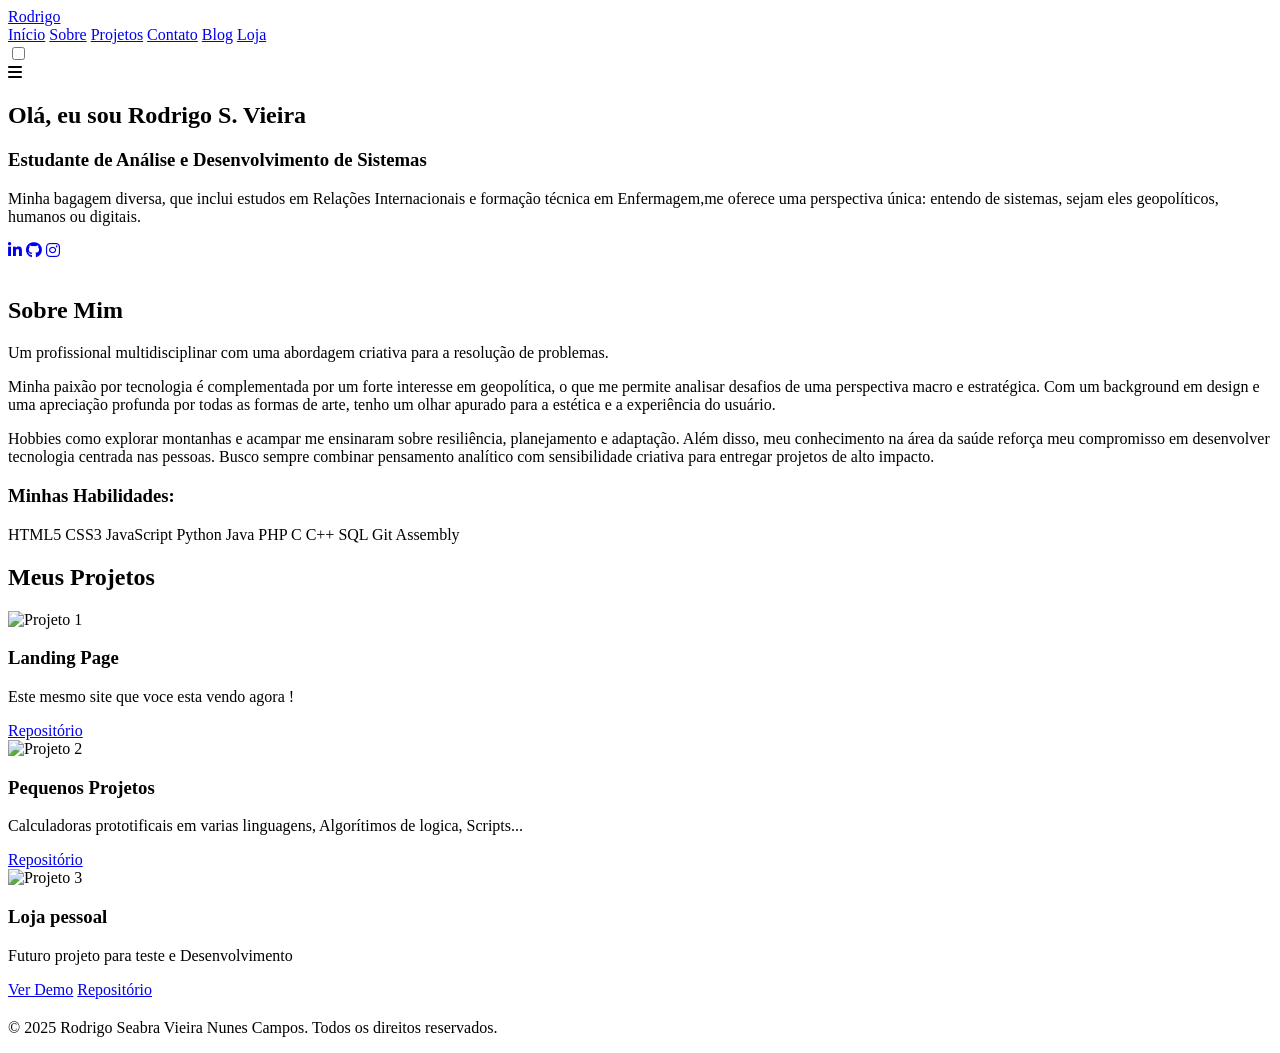
==== index.html @ 7a0925e7 "Remove profile image and update skills section in index.html" ====
<!DOCTYPE html>
<html lang="pt-br">

<head>
  <meta charset="UTF-8">
  <meta name="viewport" content="width=device-width, initial-scale=1.0">
  <link rel="stylesheet" href="CSS/stylesheet.css">
  <link rel="stylesheet" href="https://cdnjs.cloudflare.com/ajax/libs/font-awesome/6.4.0/css/all.min.css">
  <link rel="icon" type="image/x-icon" href="Imagens/favicon.ico">
  <title>Rodrigo S. V</title>
</head>

<body>
  <header class="header">
    <a href="#" class="logo">Rodrigo</a>
    <nav class="navbar">
      <a href="#home">Início</a>
      <a href="#about">Sobre</a>
      <a href="#projects">Projetos</a>
      <a href="#contact">Contato</a>
      <a href="Links/opss.html">Blog</a>
      <a href="Links/opss.html">Loja</a>
    </nav>
    <div class="theme-switch"> <input type="checkbox" id="darkModeToggle">
      <label for="darkModeToggle" class="slider"></label>
    </div>
    <div class="hamburger-menu">
      <i class="fas fa-bars"></i>
    </div>
  </header>

  <main>
    <section id="home" class="home">
      <div class="home-content">
        <h1>Olá, eu sou <span class="highlight">Rodrigo S. Vieira</span></h1>
        <h3>Estudante de Análise e Desenvolvimento de Sistemas</h3>
        <p>
          Minha bagagem diversa, que inclui estudos em Relações Internacionais e formação técnica em Enfermagem,me oferece uma perspectiva única: entendo de sistemas, sejam eles geopolíticos, humanos ou digitais.
        </p>
        <div class="social-links">
          <a href="https://www.linkedin.com/in/rodrigo-vieira-8b27121b6" target="_blank"><i class="fab fa-linkedin-in"></i></a>
          <a href="https://github.com/Setpmus" target="_blank"><i class="fab fa-github"></i></a>
          <a href="https://www.instagram.com/howllcliff/" target="_blank"><i class="fab fa-instagram"></i></a>
        </div>
      </div>
      <div class="home-image">
        <img src="">
      </div>
    </section>

    <section id="about" class="about">
      <h2>Sobre Mim</h2>
      <div class="about-content">
        <div class="about-text">
          <p>
            Um profissional multidisciplinar com uma abordagem criativa para a resolução de problemas. 
          </p>
          <p>
            Minha paixão por tecnologia é complementada por um forte interesse em geopolítica, o que me permite analisar desafios de uma perspectiva macro e estratégica. Com um background em design e uma apreciação profunda por todas as formas de arte, tenho um olhar apurado para a estética e a experiência do usuário. 
          </p> 
          <p>
            Hobbies como explorar montanhas e acampar me ensinaram sobre resiliência, planejamento e adaptação. Além disso, meu conhecimento na área da saúde reforça meu compromisso em desenvolver tecnologia centrada nas pessoas. Busco sempre combinar pensamento analítico com sensibilidade criativa para entregar projetos de alto impacto.
          </p>
          <h3>Minhas Habilidades:</h3>
          <div class="skills">
            <span>HTML5</span>
            <span>CSS3</span>
            <span>JavaScript</span>
            <span>Python</span>
            <span>Java</span>
            <span>PHP</span>
            <span>C</span>
            <span>C++</span>
            <span>SQL</span>
            <span>Git</span>
            <span>Assembly</span>
          </div>
        </div>
      </div>
    </section>

    <section id="projects" class="projects">
      <h2>Meus Projetos</h2>
      <div class="projects-grid">
        <div class="project-card">
          <img src="Imagens/proj2.png" alt="Projeto 1">
          <h3>Landing Page</h3>
          <p>Este mesmo site que voce esta vendo agora !</p>
          <div class="project-links">
            <a href="https://github.com/Setpmus/Web-Interfaces-Study" class="btn" target="_blank">Repositório</a>
          </div>
        </div>
        <div class="project-card">
          <img src="Imagens/proj1.png" alt="Projeto 2">
          <h3>Pequenos Projetos</h3>
          <p>Calculadoras prototificais em varias linguagens, Algorítimos de logica, Scripts...</p>
          <div class="project-links">
            <a href="https://github.com/Setpmus/Logic-Testing-Studies" class="btn" target="_blank">Repositório</a>
          </div>
        </div>
        <div class="project-card">
          <img src="Imagens/poj3.png" alt="Projeto 3">
          <h3>Loja pessoal</h3>
          <p>Futuro projeto para teste e Desenvolvimento</p>
          <div class="project-links">
            <a href="Links/opss.html" class="btn" target="_blank">Ver Demo</a>
            <a href="Links/opss.html" class="btn" target="_blank">Repositório</a>
          </div>
        </div>
      </div>
    </section>

    <section id="contact" class="contact">
      <h2></h2>
    </section>
  </main>

  <footer class="footer">
    <p>&copy; 2025 Rodrigo Seabra Vieira Nunes Campos. Todos os direitos reservados.</p>
  </footer>

  <script src="Scripts/script.js"></script>
</body>
</html>
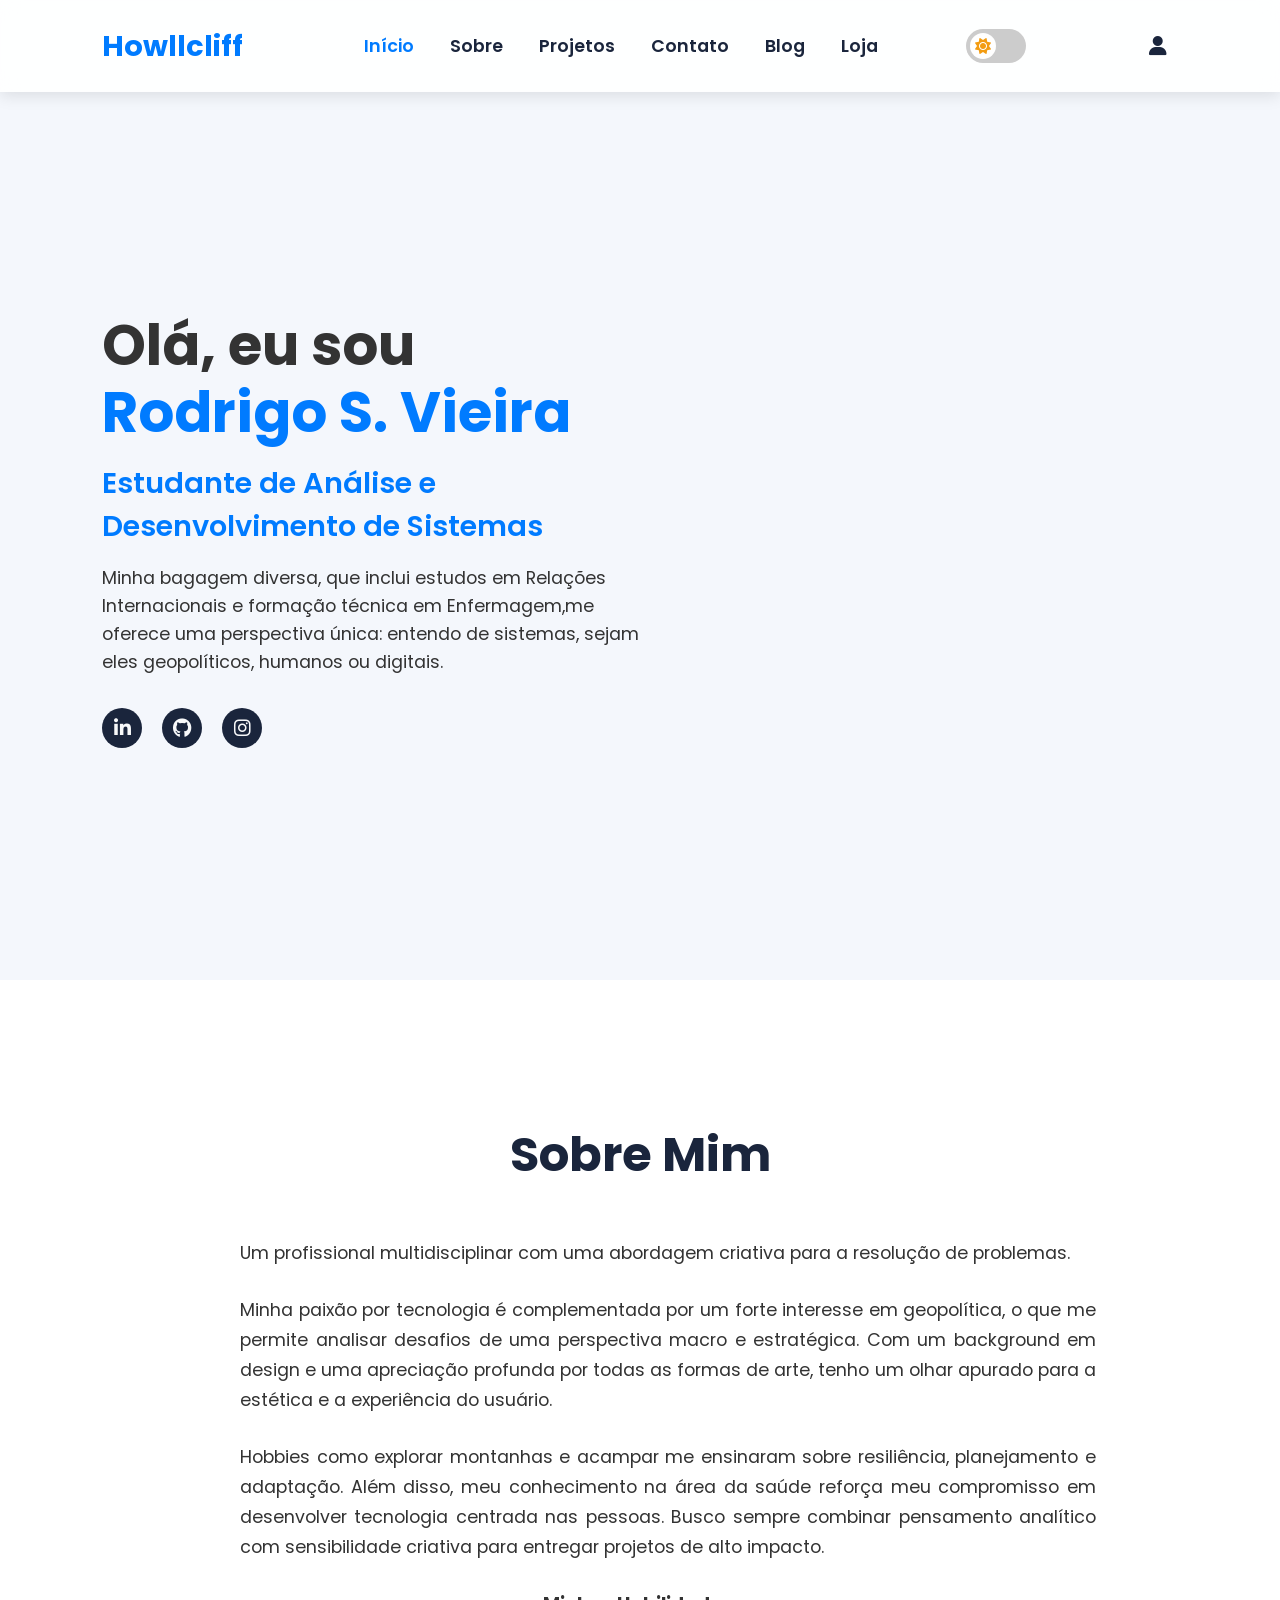
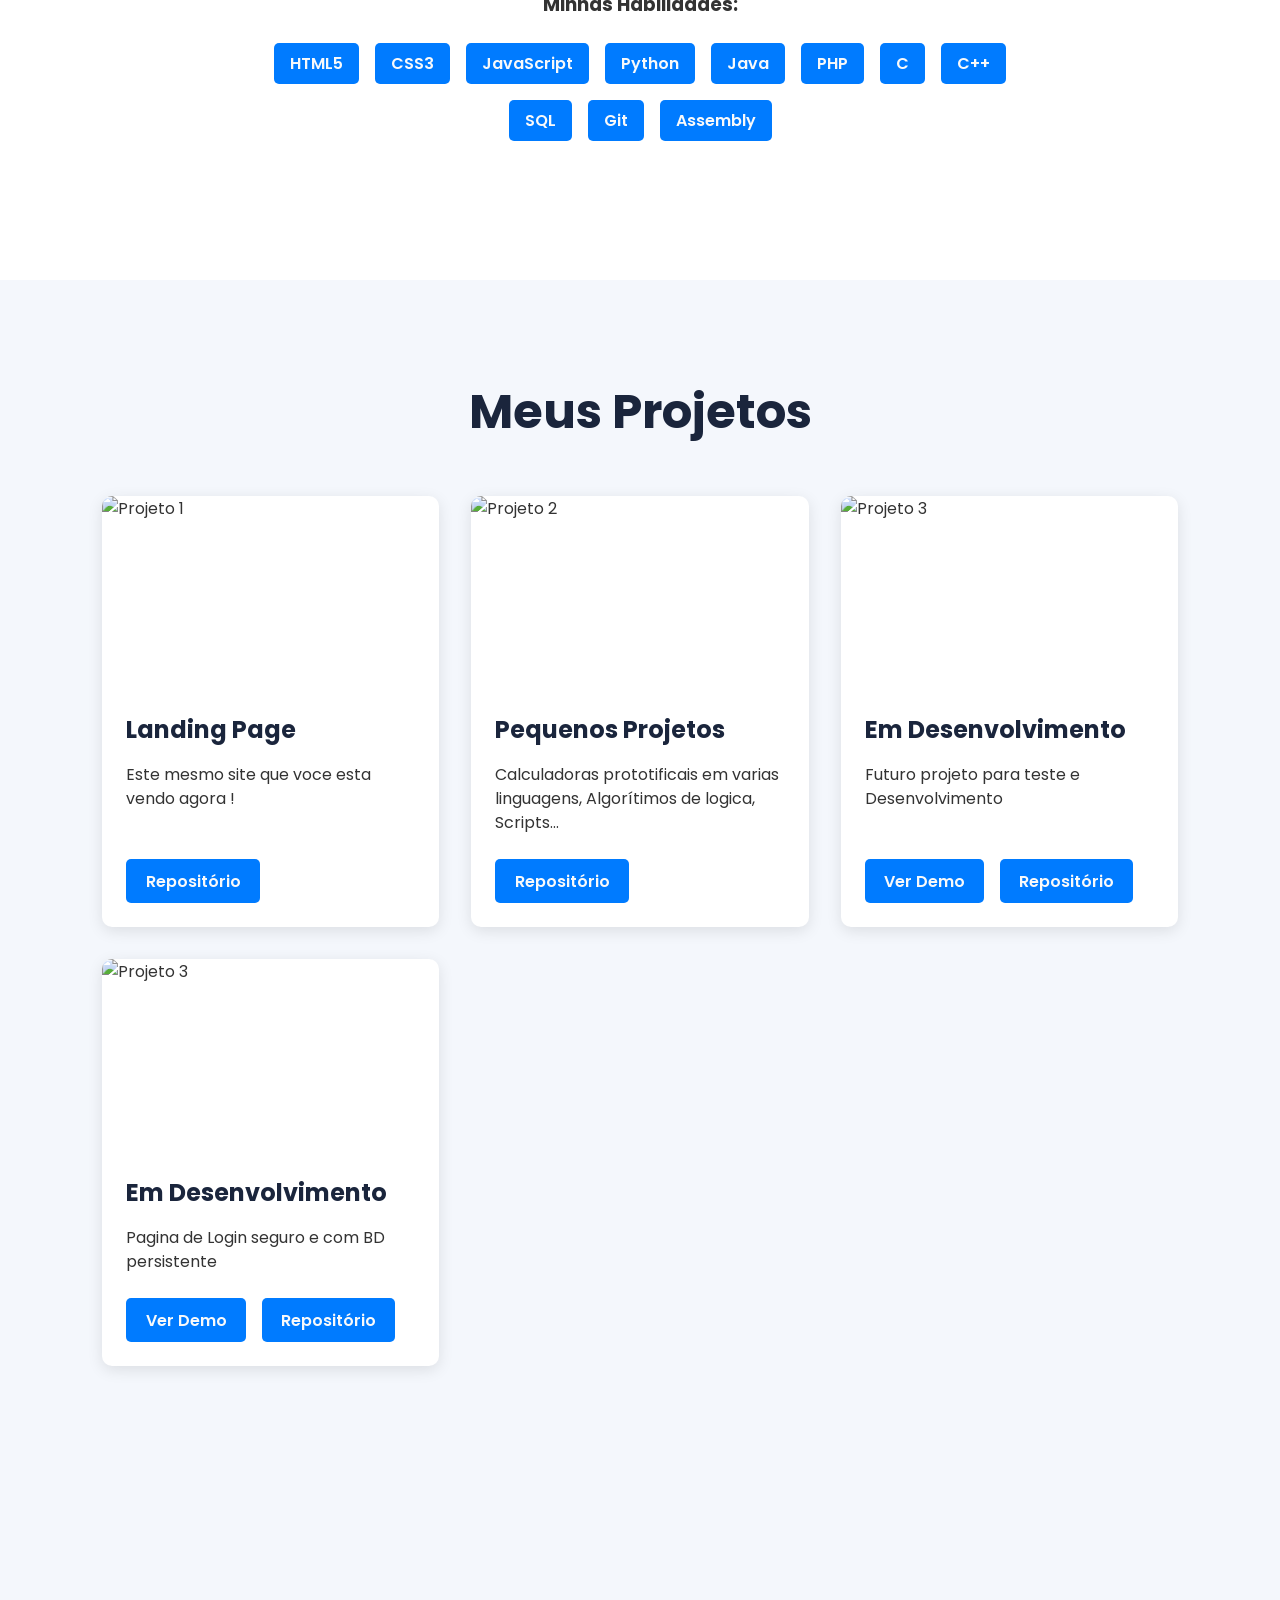
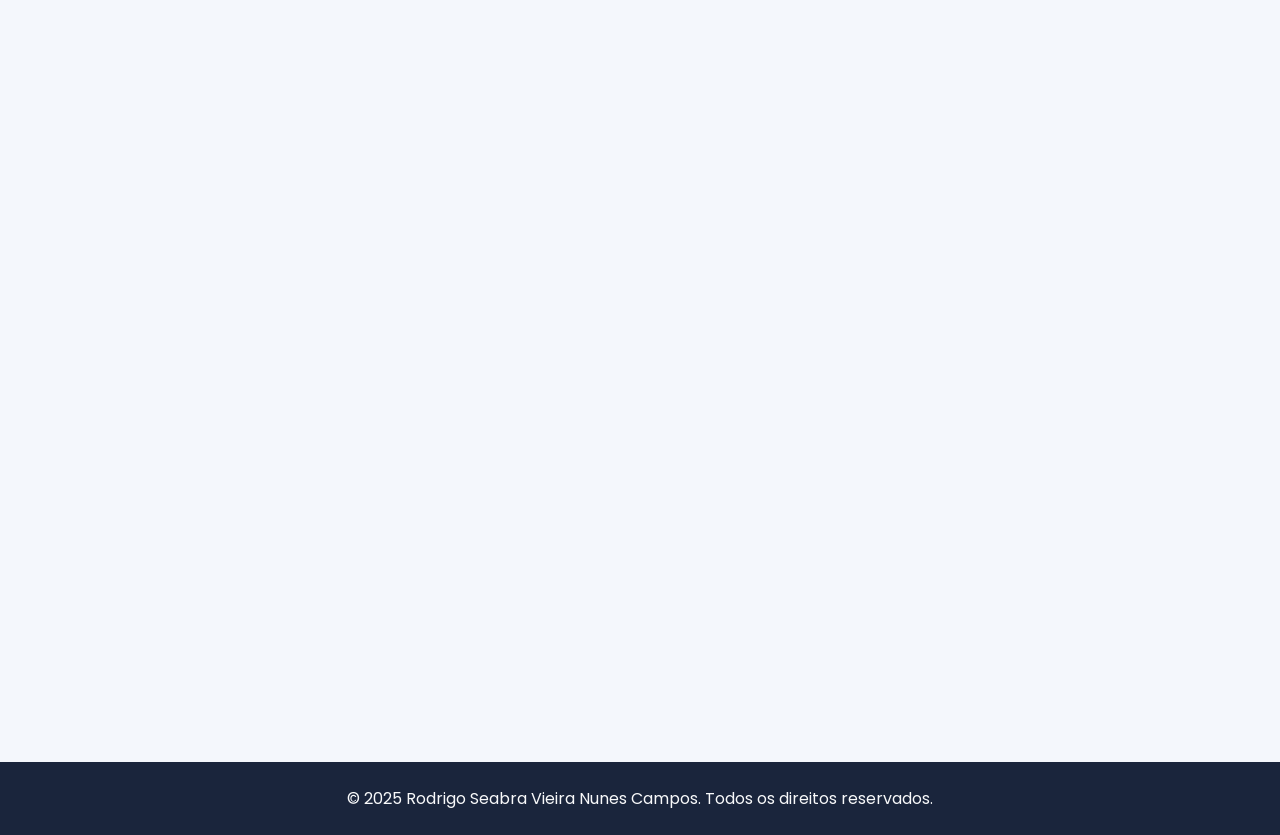
==== commit 8e3c74c7: "Add user dropdown menu with dark mode support and update project titles in index.html" ====
--- a/index.html
+++ b/index.html
@@ -7,12 +7,12 @@
   <link rel="stylesheet" href="CSS/stylesheet.css">
   <link rel="stylesheet" href="https://cdnjs.cloudflare.com/ajax/libs/font-awesome/6.4.0/css/all.min.css">
   <link rel="icon" type="image/x-icon" href="Imagens/favicon.ico">
-  <title>Rodrigo S. V</title>
+  <title>Howllcliff</title>
 </head>
 
 <body>
   <header class="header">
-    <a href="#" class="logo">Rodrigo</a>
+    <a href="#" class="logo">Howllcliff</a>
     <nav class="navbar">
       <a href="#home">Início</a>
       <a href="#about">Sobre</a>
@@ -27,6 +27,18 @@
     <div class="hamburger-menu">
       <i class="fas fa-bars"></i>
     </div>
+
+    <div class="dropdown">
+      <button class="dropbtn" aria-haspopup="true" aria-expanded="false" aria-label="Menu do usuário">
+        <i class="fas fa-user"></i>
+      </button>
+      <div class="dropdown-content">
+        <a href="#">Perfil</a>
+        <a href="#">Configurações</a>
+        <a href="#">Sair</a>
+      </div>
+    </div>
+
   </header>
 
   <main>
@@ -81,6 +93,7 @@
 
     <section id="projects" class="projects">
       <h2>Meus Projetos</h2>
+
       <div class="projects-grid">
         <div class="project-card">
           <img src="Imagens/proj2.png" alt="Projeto 1">
@@ -90,29 +103,43 @@
             <a href="https://github.com/Setpmus/Web-Interfaces-Study" class="btn" target="_blank">Repositório</a>
           </div>
         </div>
+
         <div class="project-card">
           <img src="Imagens/proj1.png" alt="Projeto 2">
           <h3>Pequenos Projetos</h3>
           <p>Calculadoras prototificais em varias linguagens, Algorítimos de logica, Scripts...</p>
           <div class="project-links">
-            <a href="https://github.com/Setpmus/Logic-Testing-Studies" class="btn" target="_blank">Repositório</a>
+            <a href="Links/cmv_drink_index.html" class="btn" target="_blank">Repositório</a>
           </div>
         </div>
+
         <div class="project-card">
-          <img src="Imagens/poj3.png" alt="Projeto 3">
-          <h3>Loja pessoal</h3>
+          <img src="Imagens/proj1.png" alt="Projeto 3">
+          <h3>Em Desenvolvimento</h3>
           <p>Futuro projeto para teste e Desenvolvimento</p>
           <div class="project-links">
             <a href="Links/opss.html" class="btn" target="_blank">Ver Demo</a>
             <a href="Links/opss.html" class="btn" target="_blank">Repositório</a>
           </div>
         </div>
+
+        <div class="project-card">
+          <img src="Imagens/poj3.png" alt="Projeto 3">
+          <h3>Em Desenvolvimento</h3>
+          <p>Pagina de Login seguro e com BD persistente</p>
+          <div class="project-links">
+            <a href="Links/opss.html" class="btn" target="_blank">Ver Demo</a>
+            <a href="Links/opss.html" class="btn" target="_blank">Repositório</a>
+          </div>
+        </div>
+        
       </div>
     </section>
 
     <section id="contact" class="contact">
       <h2></h2>
     </section>
+
   </main>
 
   <footer class="footer">
--- a/CSS/stylesheet.css
+++ b/CSS/stylesheet.css
@@ -0,0 +1,601 @@
+@import url('https://fonts.googleapis.com/css2?family=Poppins:wght@300;400;600;700&display=swap');
+
+:root {
+    --primary-color: #007BFF;
+    --secondary-color: #1a253c;
+    --background-color: #f4f7fc;
+    --text-color: #333;
+    --light-text-color: #f8f9fa;
+    --card-bg-color: #FFFFFF;
+    --shadow: 0 4px 15px rgba(0, 0, 0, 0.1);
+    --transition: all 0.3s ease;
+    --dark-primary-color: #8ab4f8;
+    --dark-secondary-color: #e2e2e2;
+    --dark-background-color: #121212;
+    --dark-text-color: #e0e0e0;
+    --dark-card-bg-color: #1e1e1e;
+    --dark-shadow: 0 4px 15px rgba(0, 0, 0, 0.5);
+}
+
+* {
+    margin: 0;
+    padding: 0;
+    box-sizing: border-box;
+    font-family: 'Poppins', sans-serif;
+    scroll-behavior: smooth;
+}
+
+body {
+    background-color: var(--background-color);
+    color: var(--text-color);
+}
+
+/* Header */
+.header {
+    position: fixed;
+    top: 0;
+    left: 0;
+    width: 100%;
+    padding: 1.5rem 8%;
+    background-color: rgba(255, 255, 255, 0.9);
+    backdrop-filter: blur(10px);
+    display: flex;
+    justify-content: space-between;
+    align-items: center;
+    z-index: 1000;
+    box-shadow: var(--shadow);
+}
+
+.logo {
+    font-size: 1.8rem;
+    font-weight: 700;
+    color: var(--primary-color);
+    text-decoration: none;
+}
+
+.navbar a {
+    font-size: 1.1rem;
+    color: var(--secondary-color);
+    text-decoration: none;
+    margin-left: 2rem;
+    font-weight: 600;
+    transition: var(--transition);
+}
+
+.navbar a:hover,
+.navbar a.active {
+    color: var(--primary-color);
+}
+
+.hamburger-menu {
+    display: none;
+    font-size: 1.8rem;
+    cursor: pointer;
+}
+
+/* Dropdown do usuário */
+.dropdown {
+    position: relative;
+    display: inline-block;
+}
+
+.dropbtn {
+    border: none;
+    background: transparent;
+    color: var(--secondary-color);
+    font-size: 1.25rem;
+    cursor: pointer;
+    padding: 0.45rem 0.65rem;
+    border-radius: 8px;
+    transition: var(--transition);
+}
+
+.dropbtn:hover,
+.dropbtn:focus-visible {
+    background-color: rgba(0, 123, 255, 0.12);
+    color: var(--primary-color);
+    outline: none;
+}
+
+.dropdown-content {
+    display: none;
+    position: absolute;
+    right: 0;
+    min-width: 180px;
+    background-color: var(--card-bg-color);
+    box-shadow: var(--shadow);
+    border-radius: 10px;
+    overflow: hidden;
+    z-index: 1001;
+}
+
+.dropdown-content a {
+    display: block;
+    color: var(--secondary-color);
+    text-decoration: none;
+    padding: 0.8rem 1rem;
+    font-weight: 500;
+    transition: var(--transition);
+}
+
+.dropdown-content a:hover {
+    background-color: rgba(0, 123, 255, 0.08);
+    color: var(--primary-color);
+}
+
+.dropdown:hover .dropdown-content,
+.dropdown:focus-within .dropdown-content,
+.dropdown.open .dropdown-content {
+    display: block;
+}
+
+/* Botão de Modo Escuro (Dark Mode Toggle) */
+.theme-switch {
+    position: relative;
+    display: inline-block;
+    width: 60px;
+    height: 34px;
+    margin-right: 1.5rem;
+}
+
+.theme-switch input {
+    opacity: 0;
+    width: 0;
+    height: 0;
+}
+
+.slider {
+    position: absolute;
+    cursor: pointer;
+    top: 0;
+    left: 0;
+    right: 0;
+    bottom: 0;
+    background-color: #ccc;
+    -webkit-transition: var(--transition);
+    transition: var(--transition);
+    border-radius: 34px;
+}
+
+.slider:before {
+    position: absolute;
+    content: "\f185";/* Ícone de sol */
+    font-family: "Font Awesome 6 Free";
+    font-weight: 900;
+    height: 26px;
+    width: 26px;
+    left: 4px;
+    bottom: 4px;
+    background-color: white;
+    color: #f39c12;
+    -webkit-transition: var(--transition);
+    transition: var(--transition);
+    border-radius: 50%;
+    display: flex;
+    justify-content: center;
+    align-items: center;
+    font-size: 16px;
+}
+
+input:checked+.slider {
+    background-color: var(--primary-color);
+}
+
+input:focus+.slider {
+    box-shadow: 0 0 1px var(--primary-color);
+}
+
+input:checked+.slider:before {
+    -webkit-transform: translateX(26px);
+    -ms-transform: translateX(26px);
+    transform: translateX(26px);
+    content: "\f186"; /* Ícone de lua */
+    color: var(--dark-primary-color);
+}
+
+/* Seções */
+main {
+    padding-top: 80px;
+    /* Altura do header */
+}
+
+section {
+    padding: 6rem 8%;
+    min-height: 100vh;
+    display: flex;
+    flex-direction: column;
+    justify-content: center;
+}
+
+h2 {
+    font-size: 3rem;
+    margin-bottom: 3rem;
+    text-align: center;
+    color: var(--secondary-color);
+}
+
+/* Home */
+.home {
+    display: flex;
+    align-items: center;
+    justify-content: space-between;
+    flex-direction: row;
+    gap: 2rem;
+}
+
+.home-content {
+    max-width: 50%;
+}
+
+.home-content h1 {
+    font-size: 3.5rem;
+    font-weight: 700;
+    line-height: 1.2;
+}
+
+.home-content h3 {
+    font-size: 1.8rem;
+    font-weight: 600;
+    color: var(--primary-color);
+    margin: 1rem 0;
+}
+
+.home-content .highlight {
+    color: var(--primary-color);
+}
+
+.home-content p {
+    font-size: 1.1rem;
+    line-height: 1.6;
+    margin-bottom: 2rem;
+}
+
+.social-links a {
+    display: inline-flex;
+    justify-content: center;
+    align-items: center;
+    width: 40px;
+    height: 40px;
+    background-color: var(--secondary-color);
+    color: var(--light-text-color);
+    border-radius: 50%;
+    font-size: 1.2rem;
+    text-decoration: none;
+    margin-right: 1rem;
+    transition: var(--transition);
+}
+
+.social-links a:hover {
+    background-color: var(--primary-color);
+    transform: translateY(-5px);
+}
+
+.home-image img {
+    width: 100%;
+    max-width: 400px;
+    border-radius: 50%;
+    box-shadow: 0 10px 30px rgba(0, 123, 255, 0.3);
+    animation: floatImage 4s ease-in-out infinite;
+}
+
+@keyframes floatImage {
+    0% {
+        transform: translateY(0);
+    }
+
+    50% {
+        transform: translateY(-20px);
+    }
+
+    100% {
+        transform: translateY(0);
+    }
+}
+
+/* Sobre */
+.about {
+    background-color: var(--card-bg-color);
+}
+
+.about-content {
+    max-width: 800px;
+    margin: 0 auto;
+    text-align: center;
+}
+
+.about-text p {
+    font-size: 1.1rem;
+    line-height: 1.7;
+    margin-bottom: 1.7rem;
+    text-align: justify;
+    width: 107%;
+
+}
+
+.skills {
+    display: flex;
+    flex-wrap: wrap;
+    justify-content: center;
+    gap: 1rem;
+    margin-top: 1.5rem;
+}
+
+.skills span {
+    background-color: var(--primary-color);
+    color: var(--light-text-color);
+    padding: 0.5rem 1rem;
+    border-radius: 5px;
+    font-weight: 600;
+}
+
+/* Projetos */
+.projects-grid {
+    display: grid;
+    grid-template-columns: repeat(auto-fit, minmax(300px, 1fr));
+    gap: 2rem;
+}
+
+.project-card {
+    background-color: var(--card-bg-color);
+    border-radius: 10px;
+    box-shadow: var(--shadow);
+    overflow: hidden;
+    transition: var(--transition);
+    display: flex;
+    flex-direction: column;
+}
+
+.project-card:hover {
+    transform: translateY(-10px);
+}
+
+.project-card img {
+    width: 100%;
+    height: 200px;
+    object-fit: cover;
+}
+
+.project-card h3 {
+    font-size: 1.5rem;
+    margin: 1rem 1.5rem;
+    color: var(--secondary-color);
+}
+
+.project-card p {
+    font-size: 1rem;
+    line-height: 1.5;
+    padding: 0 1.5rem;
+    flex-grow: 1;
+}
+
+.project-links {
+    padding: 1.5rem;
+    display: flex;
+    gap: 1rem;
+}
+
+.btn {
+    display: inline-block;
+    padding: 0.6rem 1.2rem;
+    background-color: var(--primary-color);
+    color: var(--light-text-color);
+    text-decoration: none;
+    border-radius: 5px;
+    font-weight: 600;
+    transition: var(--transition);
+}
+
+.btn:hover {
+    background-color: #0056b3;
+}
+
+/* Contato */
+.contact {
+    text-align: center;
+}
+
+.contact p {
+    font-size: 1.2rem;
+    margin-bottom: 2rem;
+    max-width: 600px;
+    margin-left: auto;
+    margin-right: auto;
+}
+
+.btn-contact {
+    display: inline-block;
+    padding: 1rem 2rem;
+    background-color: var(--primary-color);
+    color: var(--light-text-color);
+    text-decoration: none;
+    border-radius: 50px;
+    font-weight: 600;
+    font-size: 1.2rem;
+    transition: var(--transition);
+    box-shadow: var(--shadow);
+}
+
+.btn-contact:hover {
+    background-color: #0056b3;
+    transform: scale(1.05);
+}
+
+/* Footer */
+.footer {
+    background-color: var(--secondary-color);
+    color: var(--light-text-color);
+    text-align: center;
+    padding: 1.5rem 8%;
+}
+
+
+/* Estilos para o Modo Escuro */
+body.dark-mode {
+    background-color: var(--dark-background-color);
+    color: var(--dark-text-color);
+}
+
+body.dark-mode .header {
+    background-color: rgba(30, 30, 30, 0.9);
+    box-shadow: var(--dark-shadow);
+}
+
+body.dark-mode .logo {
+    color: var(--dark-primary-color);
+}
+
+body.dark-mode .navbar a {
+    color: var(--dark-text-color);
+}
+
+body.dark-mode .navbar a:hover,
+body.dark-mode .navbar a.active {
+    color: var(--dark-primary-color);
+}
+
+body.dark-mode h2,
+body.dark-mode .home-content h1,
+body.dark-mode .home-content h3 {
+    color: var(--dark-text-color);
+}
+
+body.dark-mode .home-content .highlight {
+    color: var(--dark-primary-color);
+}
+
+body.dark-mode .social-links a {
+    background-color: var(--dark-card-bg-color);
+    color: var(--dark-text-color);
+}
+
+body.dark-mode .social-links a:hover {
+    background-color: var(--dark-primary-color);
+}
+
+body.dark-mode .home-image img {
+    box-shadow: 0 10px 30px rgba(138, 180, 248, 0.3);
+}
+
+body.dark-mode .about {
+    background-color: var(--dark-card-bg-color);
+}
+
+body.dark-mode .skills span {
+    background-color: var(--dark-primary-color);
+    color: var(--dark-background-color);
+}
+
+body.dark-mode .project-card {
+    background-color: var(--dark-card-bg-color);
+    box-shadow: var(--dark-shadow);
+}
+
+body.dark-mode .project-card h3 {
+    color: var(--dark-text-color);
+}
+
+body.dark-mode .btn,
+body.dark-mode .btn-contact {
+    background-color: var(--dark-primary-color);
+    color: var(--dark-background-color);
+    box-shadow: var(--dark-shadow);
+}
+
+body.dark-mode .btn:hover,
+body.dark-mode .btn-contact:hover {
+    background-color: #6a9ee5;
+}
+
+body.dark-mode .footer {
+    background-color: #000;
+    color: var(--dark-text-color);
+}
+
+body.dark-mode .navbar {
+    background-color: var(--dark-card-bg-color);
+    box-shadow: var(--dark-shadow);
+}
+
+body.dark-mode .dropbtn {
+    color: var(--dark-text-color);
+}
+
+body.dark-mode .dropbtn:hover,
+body.dark-mode .dropbtn:focus-visible {
+    color: var(--dark-primary-color);
+    background-color: rgba(138, 180, 248, 0.2);
+}
+
+body.dark-mode .dropdown-content {
+    background-color: var(--dark-card-bg-color);
+    box-shadow: var(--dark-shadow);
+}
+
+body.dark-mode .dropdown-content a {
+    color: var(--dark-text-color);
+}
+
+body.dark-mode .dropdown-content a:hover {
+    background-color: rgba(138, 180, 248, 0.16);
+    color: var(--dark-primary-color);
+}
+
+
+/* Responsividade */
+@media (max-width: 992px) {
+    .home {
+        flex-direction: column-reverse;
+        text-align: center;
+    }
+
+    .home-content {
+        max-width: 100%;
+    }
+
+    .social-links {
+        justify-content: center;
+    }
+}
+
+@media (max-width: 768px) {
+    .hamburger-menu {
+        display: block;
+    }
+
+    .navbar {
+        position: absolute;
+        top: 100%;
+        left: 0;
+        width: 100%;
+        background-color: #fff;
+        padding: 1rem 8%;
+        display: none;
+        flex-direction: column;
+        box-shadow: var(--shadow);
+    }
+
+    .navbar.active {
+        display: flex;
+    }
+
+    .navbar a {
+        margin: 1rem 0;
+    }
+
+    .dropdown-content {
+        right: auto;
+        left: 0;
+    }
+
+    h2 {
+        font-size: 2.5rem;
+    }
+
+    .home-content h1 {
+        font-size: 2.8rem;
+    }
+
+    .home-content h3 {
+        font-size: 1.5rem;
+    }
+}
